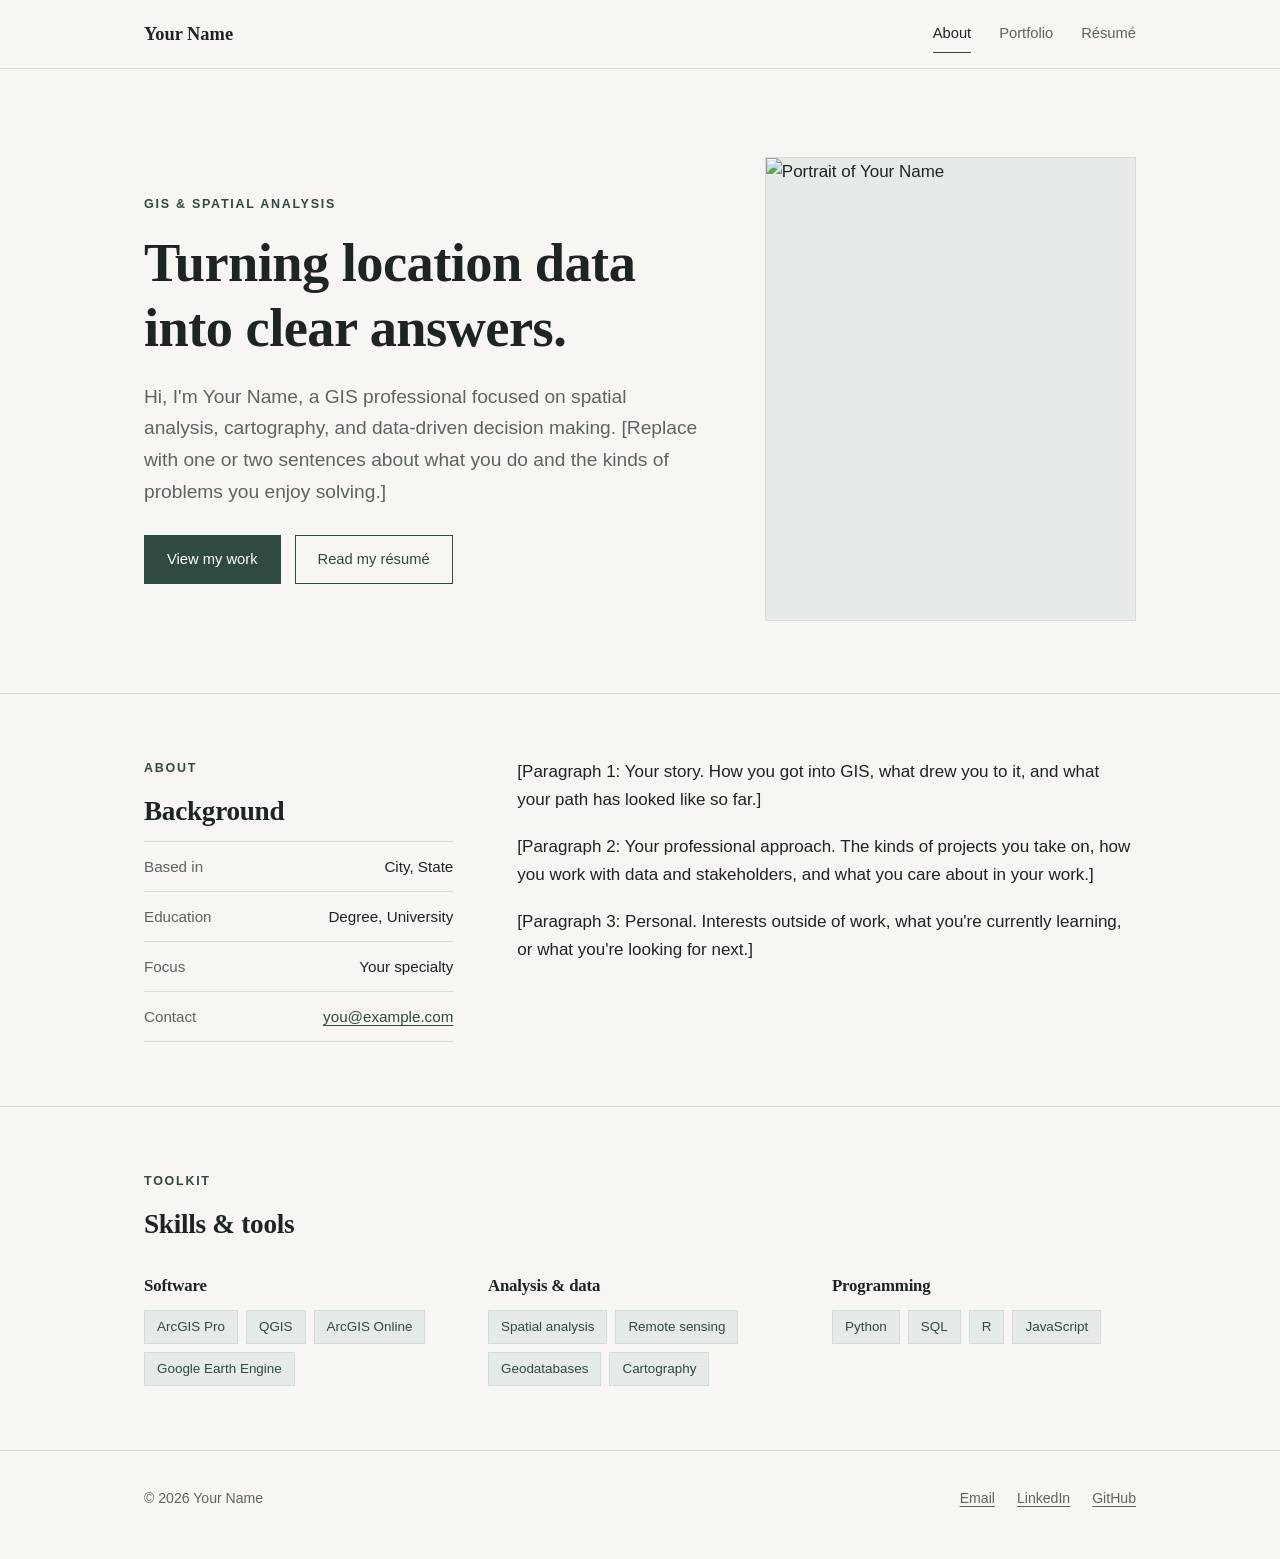
==== index.html @ a350c8a4 "initial layout and code" ====
<!DOCTYPE html>
<html lang="en">
<head>
  <meta charset="utf-8">
  <meta name="viewport" content="width=device-width, initial-scale=1">
  <title>Your Name | GIS Analyst</title>
  <meta name="description" content="Portfolio of Your Name, a GIS professional specializing in spatial analysis, cartography, and geospatial data.">
  <link rel="stylesheet" href="style.css">
</head>
<body>

  <header class="site-header">
    <div class="wrap">
      <a class="brand" href="index.html">Your Name</a>
      <nav class="nav" aria-label="Main">
        <a href="index.html" aria-current="page">About</a>
        <a href="portfolio.html">Portfolio</a>
        <a href="resume.html">Résumé</a>
      </nav>
    </div>
  </header>

  <main>
    <!-- Intro -->
    <div class="hero">
      <div class="wrap hero-grid">
        <div>
          <p class="eyebrow">GIS &amp; Spatial Analysis</p>
          <h1>Turning location data into clear answers.</h1>
          <p class="lede">
            Hi, I'm Your Name, a GIS professional focused on spatial analysis,
            cartography, and data-driven decision making. [Replace with one or two
            sentences about what you do and the kinds of problems you enjoy solving.]
          </p>
          <div class="actions">
            <a class="btn" href="portfolio.html">View my work</a>
            <a class="btn ghost" href="resume.html">Read my résumé</a>
          </div>
        </div>
        <!-- Replace with your photo: save it as images/portrait.jpg -->
        <div class="portrait">
          <img src="images/portrait.jpg" alt="Portrait of Your Name">
        </div>
      </div>
    </div>

    <!-- About -->
    <section id="about">
      <div class="wrap two-col">
        <div>
          <p class="eyebrow">About</p>
          <h2>Background</h2>
          <ul class="facts">
            <li><span>Based in</span><span>City, State</span></li>
            <li><span>Education</span><span>Degree, University</span></li>
            <li><span>Focus</span><span>Your specialty</span></li>
            <li><span>Contact</span><span><a href="mailto:you@example.com">you@example.com</a></span></li>
          </ul>
        </div>
        <div>
          <p>
            [Paragraph 1: Your story. How you got into GIS, what drew you to it,
            and what your path has looked like so far.]
          </p>
          <p>
            [Paragraph 2: Your professional approach. The kinds of projects you take on,
            how you work with data and stakeholders, and what you care about in your work.]
          </p>
          <p>
            [Paragraph 3: Personal. Interests outside of work, what you're currently learning,
            or what you're looking for next.]
          </p>
        </div>
      </div>
    </section>

    <!-- Skills -->
    <section id="skills">
      <div class="wrap">
        <div class="section-head">
          <p class="eyebrow">Toolkit</p>
          <h2>Skills &amp; tools</h2>
        </div>
        <div class="skills-grid">
          <div>
            <h3>Software</h3>
            <ul class="tags">
              <li>ArcGIS Pro</li>
              <li>QGIS</li>
              <li>ArcGIS Online</li>
              <li>Google Earth Engine</li>
            </ul>
          </div>
          <div>
            <h3>Analysis &amp; data</h3>
            <ul class="tags">
              <li>Spatial analysis</li>
              <li>Remote sensing</li>
              <li>Geodatabases</li>
              <li>Cartography</li>
            </ul>
          </div>
          <div>
            <h3>Programming</h3>
            <ul class="tags">
              <li>Python</li>
              <li>SQL</li>
              <li>R</li>
              <li>JavaScript</li>
            </ul>
          </div>
        </div>
      </div>
    </section>
  </main>

  <footer class="site-footer">
    <div class="wrap">
      <span>&copy; 2026 Your Name</span>
      <div class="footer-links">
        <a href="mailto:you@example.com">Email</a>
        <a href="https://www.linkedin.com/in/your-profile" rel="noopener">LinkedIn</a>
        <a href="https://github.com/your-username" rel="noopener">GitHub</a>
      </div>
    </div>
  </footer>

</body>
</html>
---- style.css ----
/* ==========================================================
   GIS Portfolio — shared stylesheet
   Palette: warm paper, charcoal ink, deep forest accent
   ========================================================== */

:root {
  --bg: #f7f6f2;
  --surface: #ffffff;
  --ink: #1e2421;
  --muted: #5d6560;
  --rule: #dedbd2;
  --accent: #2f4a3e;
  --accent-soft: #e6ebe7;
  --max: 1040px;
  --serif: "Iowan Old Style", "Palatino Linotype", Palatino, Georgia, serif;
  --sans: -apple-system, BlinkMacSystemFont, "Segoe UI", Roboto, "Helvetica Neue", Arial, sans-serif;
}

*, *::before, *::after { box-sizing: border-box; }

html { scroll-behavior: smooth; }

body {
  margin: 0;
  background: var(--bg);
  color: var(--ink);
  font-family: var(--sans);
  font-size: 17px;
  line-height: 1.65;
  -webkit-font-smoothing: antialiased;
}

img { max-width: 100%; display: block; }

a {
  color: var(--accent);
  text-decoration-thickness: 1px;
  text-underline-offset: 3px;
}
a:hover { color: var(--ink); }

h1, h2, h3 {
  font-family: var(--serif);
  font-weight: 600;
  line-height: 1.2;
  letter-spacing: -0.01em;
  margin: 0 0 0.5em;
}
h1 { font-size: clamp(2.3rem, 5vw, 3.4rem); }
h2 { font-size: 1.7rem; }
h3 { font-size: 1.2rem; }
p  { margin: 0 0 1.1em; }

.wrap {
  max-width: var(--max);
  margin: 0 auto;
  padding: 0 24px;
}

.eyebrow {
  font-family: var(--sans);
  font-size: 0.78rem;
  font-weight: 600;
  letter-spacing: 0.14em;
  text-transform: uppercase;
  color: var(--accent);
  margin-bottom: 1rem;
}

/* ---------- Header / nav ---------- */
.site-header {
  border-bottom: 1px solid var(--rule);
  background: var(--bg);
  position: sticky;
  top: 0;
  z-index: 10;
}
.site-header .wrap {
  display: flex;
  align-items: center;
  justify-content: space-between;
  min-height: 68px;
  gap: 24px;
}
.brand {
  font-family: var(--serif);
  font-size: 1.15rem;
  font-weight: 600;
  color: var(--ink);
  text-decoration: none;
}
.nav { display: flex; gap: 28px; }
.nav a {
  font-size: 0.92rem;
  color: var(--muted);
  text-decoration: none;
  padding: 6px 0;
  border-bottom: 1px solid transparent;
}
.nav a:hover { color: var(--ink); }
.nav a[aria-current="page"] {
  color: var(--ink);
  border-bottom-color: var(--accent);
}

/* ---------- Hero / intro ---------- */
.hero { padding: 88px 0 72px; }
.hero-grid {
  display: grid;
  grid-template-columns: 1.5fr 1fr;
  gap: 64px;
  align-items: center;
}
.hero h1 { margin-bottom: 0.35em; }
.lede {
  font-size: 1.2rem;
  color: var(--muted);
  max-width: 34em;
}
.portrait {
  aspect-ratio: 4 / 5;
  background: var(--accent-soft);
  border: 1px solid var(--rule);
  overflow: hidden;
}
.portrait img { width: 100%; height: 100%; object-fit: cover; }

.actions { display: flex; flex-wrap: wrap; gap: 14px; margin-top: 28px; }
.btn {
  display: inline-block;
  padding: 11px 22px;
  font-size: 0.92rem;
  font-weight: 500;
  text-decoration: none;
  border: 1px solid var(--accent);
  background: var(--accent);
  color: #fff;
  transition: background 0.15s, color 0.15s;
}
.btn:hover { background: var(--ink); border-color: var(--ink); color: #fff; }
.btn.ghost { background: transparent; color: var(--accent); }
.btn.ghost:hover { background: var(--accent); color: #fff; border-color: var(--accent); }

/* ---------- Sections ---------- */
section { padding: 64px 0; border-top: 1px solid var(--rule); }
.section-head { margin-bottom: 36px; }
.two-col {
  display: grid;
  grid-template-columns: 1fr 2fr;
  gap: 64px;
}

.facts { list-style: none; margin: 0; padding: 0; }
.facts li {
  display: flex;
  justify-content: space-between;
  gap: 16px;
  padding: 12px 0;
  border-bottom: 1px solid var(--rule);
  font-size: 0.95rem;
}
.facts li:first-child { border-top: 1px solid var(--rule); }
.facts span:first-child { color: var(--muted); }
.facts span:last-child { text-align: right; }

.tags { list-style: none; margin: 0; padding: 0; display: flex; flex-wrap: wrap; gap: 8px; }
.tags li {
  font-size: 0.84rem;
  padding: 5px 12px;
  background: var(--accent-soft);
  color: var(--accent);
  border: 1px solid #d3dcd6;
}

.skills-grid {
  display: grid;
  grid-template-columns: repeat(3, 1fr);
  gap: 40px;
}
.skills-grid h3 { font-size: 1.05rem; margin-bottom: 0.8em; }

/* ---------- Portfolio cards ---------- */
.page-title { padding: 72px 0 40px; }
.page-title .lede { margin-bottom: 0; }

.projects { display: grid; gap: 28px; padding-bottom: 80px; }
.project {
  display: grid;
  grid-template-columns: 1.1fr 1fr;
  background: var(--surface);
  border: 1px solid var(--rule);
}
.project:nth-child(even) { grid-template-columns: 1fr 1.1fr; }
.project:nth-child(even) .thumb { order: 2; }

.thumb {
  min-height: 280px;
  background-color: var(--accent-soft);
  /* Subtle contour-line pattern shown until you add a real map image.
     To use your own: add <img src="images/your-map.jpg" alt="..."> inside .thumb. */
  background-image:
    repeating-radial-gradient(circle at 30% 40%, transparent 0 18px, rgba(47,74,62,0.10) 18px 19px),
    repeating-radial-gradient(circle at 75% 70%, transparent 0 26px, rgba(47,74,62,0.08) 26px 27px);
  border-right: 1px solid var(--rule);
  overflow: hidden;
}
.project:nth-child(even) .thumb { border-right: 0; border-left: 1px solid var(--rule); }
.thumb img { width: 100%; height: 100%; object-fit: cover; }

.project-body { padding: 36px; display: flex; flex-direction: column; }
.project-meta {
  font-size: 0.78rem;
  letter-spacing: 0.1em;
  text-transform: uppercase;
  color: var(--muted);
  margin-bottom: 10px;
}
.project-body p { color: var(--muted); font-size: 0.97rem; }
.project-body .tags { margin: 6px 0 20px; }
.project-link { margin-top: auto; font-size: 0.92rem; font-weight: 500; }

/* ---------- Resume ---------- */
.resume-bar {
  display: flex;
  justify-content: space-between;
  align-items: center;
  flex-wrap: wrap;
  gap: 16px;
  margin-bottom: 24px;
}
.pdf-frame {
  width: 100%;
  height: 1100px;
  border: 1px solid var(--rule);
  background: var(--surface);
}
.pdf-fallback { padding: 24px; }
.resume-wrap { padding-bottom: 80px; }

/* ---------- Footer ---------- */
.site-footer {
  border-top: 1px solid var(--rule);
  padding: 36px 0 48px;
  font-size: 0.88rem;
  color: var(--muted);
}
.site-footer .wrap {
  display: flex;
  justify-content: space-between;
  flex-wrap: wrap;
  gap: 12px;
}
.site-footer a { color: var(--muted); }
.site-footer a:hover { color: var(--ink); }
.footer-links { display: flex; gap: 22px; }

/* ---------- Responsive ---------- */
@media (max-width: 860px) {
  .hero { padding: 56px 0 48px; }
  .hero-grid, .two-col, .project, .project:nth-child(even) {
    grid-template-columns: 1fr;
    gap: 36px;
  }
  .project { gap: 0; }
  .portrait { max-width: 320px; }
  .project:nth-child(even) .thumb { order: 0; border-left: 0; }
  .thumb { min-height: 200px; border-right: 0; border-bottom: 1px solid var(--rule); }
  .skills-grid { grid-template-columns: 1fr; gap: 28px; }
  .pdf-frame { height: 720px; }
}
@media (max-width: 520px) {
  body { font-size: 16px; }
  .nav { gap: 18px; }
  .project-body { padding: 26px 22px; }
}
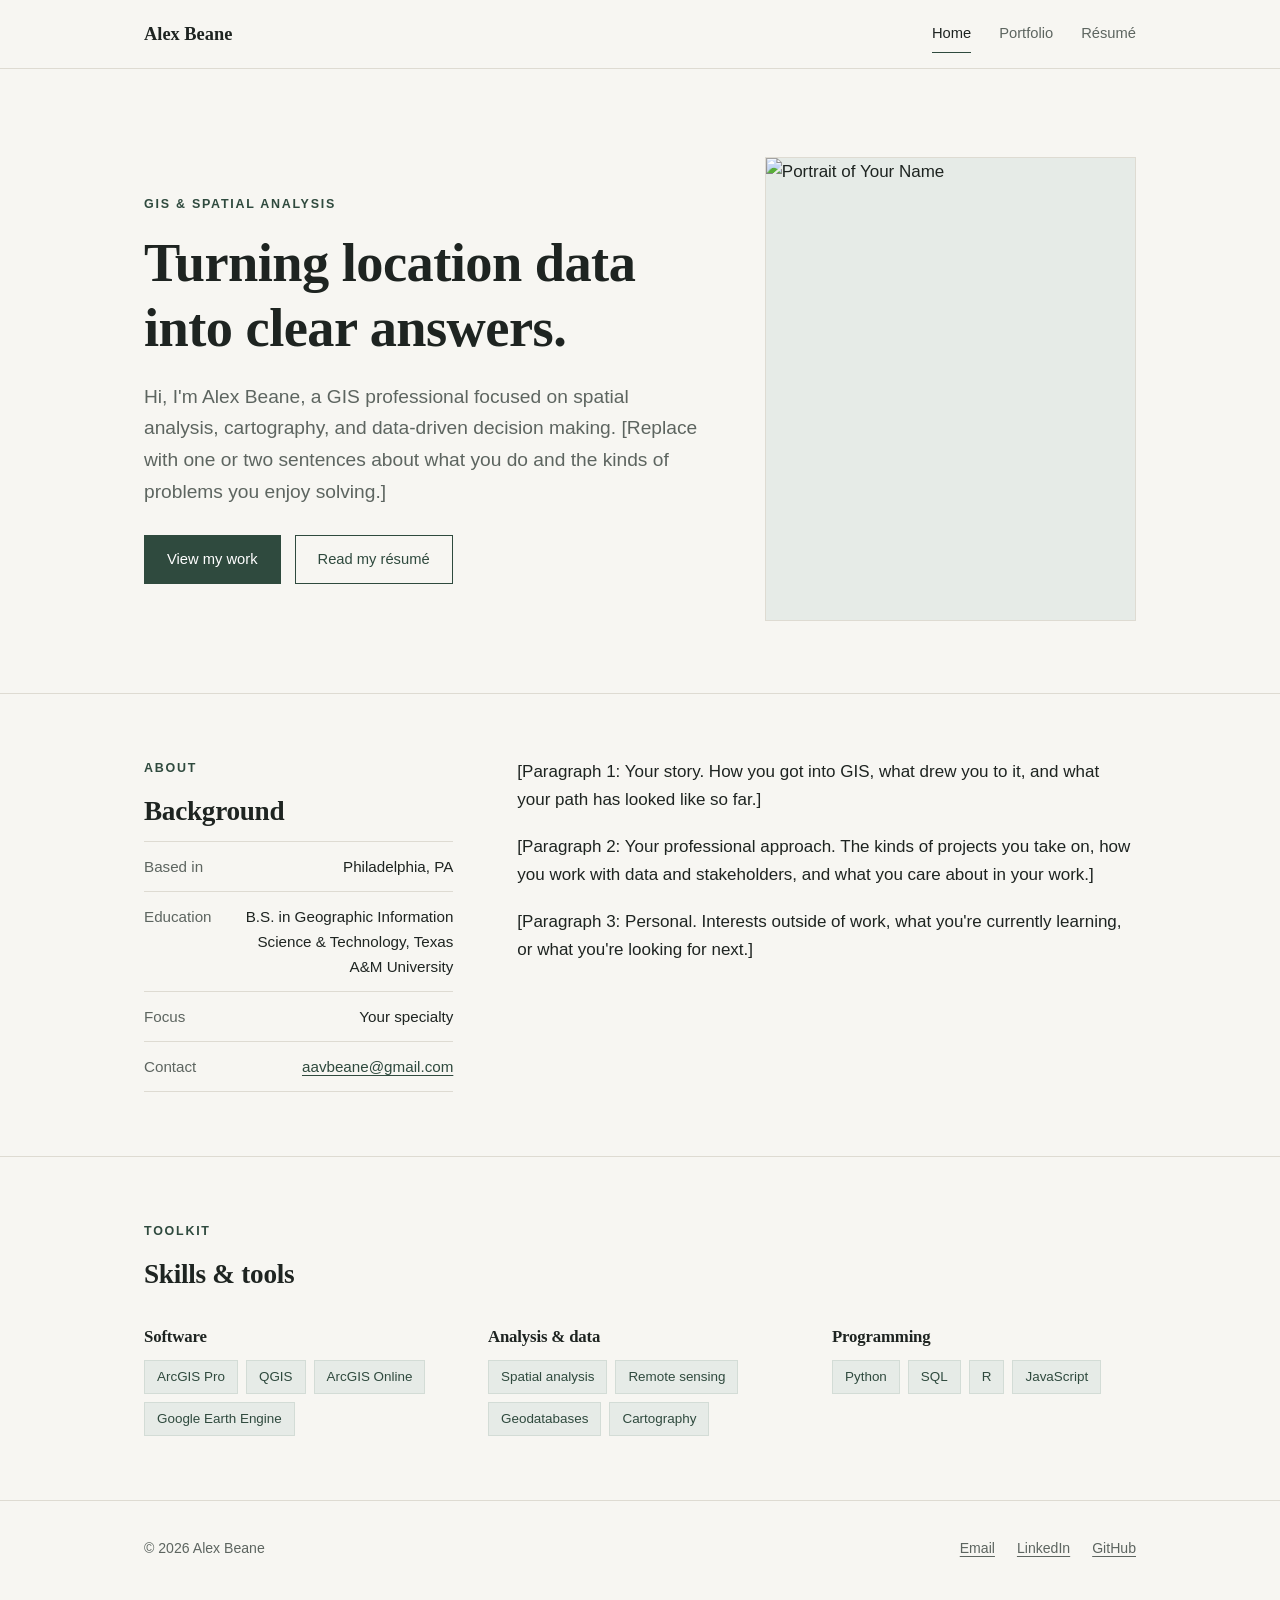
==== commit aae29448: "update header and footer, update info" ====
--- a/index.html
+++ b/index.html
@@ -11,9 +11,9 @@
 
   <header class="site-header">
     <div class="wrap">
-      <a class="brand" href="index.html">Your Name</a>
+      <a class="brand" href="index.html">Alex Beane</a>
       <nav class="nav" aria-label="Main">
-        <a href="index.html" aria-current="page">About</a>
+        <a href="index.html" aria-current="page">Home</a>
         <a href="portfolio.html">Portfolio</a>
         <a href="resume.html">Résumé</a>
       </nav>
@@ -28,7 +28,7 @@
           <p class="eyebrow">GIS &amp; Spatial Analysis</p>
           <h1>Turning location data into clear answers.</h1>
           <p class="lede">
-            Hi, I'm Your Name, a GIS professional focused on spatial analysis,
+            Hi, I'm Alex Beane, a GIS professional focused on spatial analysis,
             cartography, and data-driven decision making. [Replace with one or two
             sentences about what you do and the kinds of problems you enjoy solving.]
           </p>
@@ -51,10 +51,10 @@
           <p class="eyebrow">About</p>
           <h2>Background</h2>
           <ul class="facts">
-            <li><span>Based in</span><span>City, State</span></li>
-            <li><span>Education</span><span>Degree, University</span></li>
+            <li><span>Based in</span><span>Philadelphia, PA</span></li>
+            <li><span>Education</span><span>B.S. in Geographic Information Science & Technology, Texas A&M University</span></li>
             <li><span>Focus</span><span>Your specialty</span></li>
-            <li><span>Contact</span><span><a href="mailto:you@example.com">you@example.com</a></span></li>
+            <li><span>Contact</span><span><a href="mailto:aavbeane@gmail.com">aavbeane@gmail.com</a></span></li>
           </ul>
         </div>
         <div>
@@ -116,11 +116,11 @@
 
   <footer class="site-footer">
     <div class="wrap">
-      <span>&copy; 2026 Your Name</span>
+      <span>&copy; 2026 Alex Beane</span>
       <div class="footer-links">
-        <a href="mailto:you@example.com">Email</a>
-        <a href="https://www.linkedin.com/in/your-profile" rel="noopener">LinkedIn</a>
-        <a href="https://github.com/your-username" rel="noopener">GitHub</a>
+        <a href="mailto:aavbeane@gmail.com.com">Email</a>
+        <a href="https://www.linkedin.com/in/beanealex" rel="noopener">LinkedIn</a>
+        <a href="https://github.com/alex-beane" rel="noopener">GitHub</a>
       </div>
     </div>
   </footer>
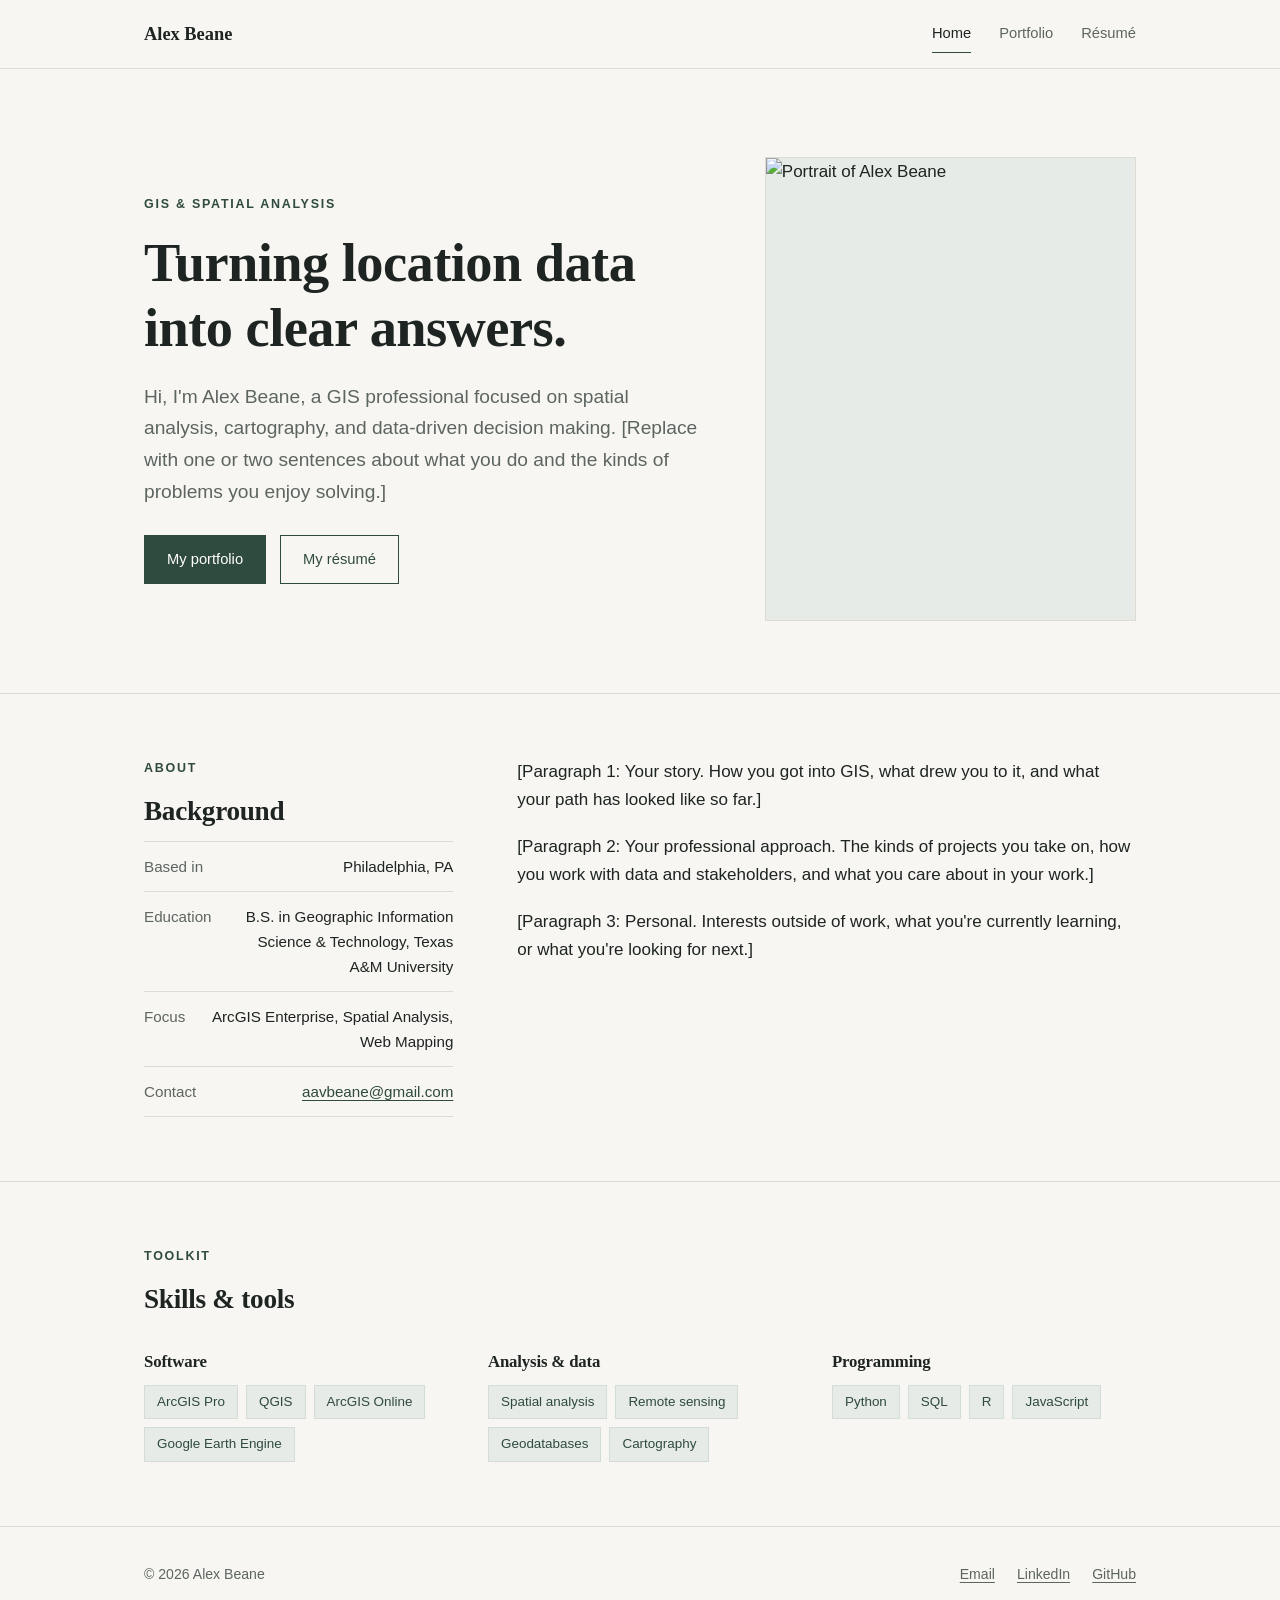
==== commit 789812ff: "Update index.html" ====
--- a/index.html
+++ b/index.html
@@ -3,8 +3,8 @@
 <head>
   <meta charset="utf-8">
   <meta name="viewport" content="width=device-width, initial-scale=1">
-  <title>Your Name | GIS Analyst</title>
-  <meta name="description" content="Portfolio of Your Name, a GIS professional specializing in spatial analysis, cartography, and geospatial data.">
+  <title>Alex Beane | GIS Professional</title>
+  <meta name="description" content="Portfolio of Alex Beane, a GIS professional specializing in spatial analysis, cartography, and geospatial data.">
   <link rel="stylesheet" href="style.css">
 </head>
 <body>
@@ -33,13 +33,13 @@
             sentences about what you do and the kinds of problems you enjoy solving.]
           </p>
           <div class="actions">
-            <a class="btn" href="portfolio.html">View my work</a>
-            <a class="btn ghost" href="resume.html">Read my résumé</a>
+            <a class="btn" href="portfolio.html">My portfolio</a>
+            <a class="btn ghost" href="resume.html">My résumé</a>
           </div>
         </div>
         <!-- Replace with your photo: save it as images/portrait.jpg -->
         <div class="portrait">
-          <img src="images/portrait.jpg" alt="Portrait of Your Name">
+          <img src="images/portrait.jpg" alt="Portrait of Alex Beane">
         </div>
       </div>
     </div>
@@ -53,7 +53,7 @@
           <ul class="facts">
             <li><span>Based in</span><span>Philadelphia, PA</span></li>
             <li><span>Education</span><span>B.S. in Geographic Information Science & Technology, Texas A&M University</span></li>
-            <li><span>Focus</span><span>Your specialty</span></li>
+            <li><span>Focus</span><span>ArcGIS Enterprise, Spatial Analysis, Web Mapping</span></li>
             <li><span>Contact</span><span><a href="mailto:aavbeane@gmail.com">aavbeane@gmail.com</a></span></li>
           </ul>
         </div>
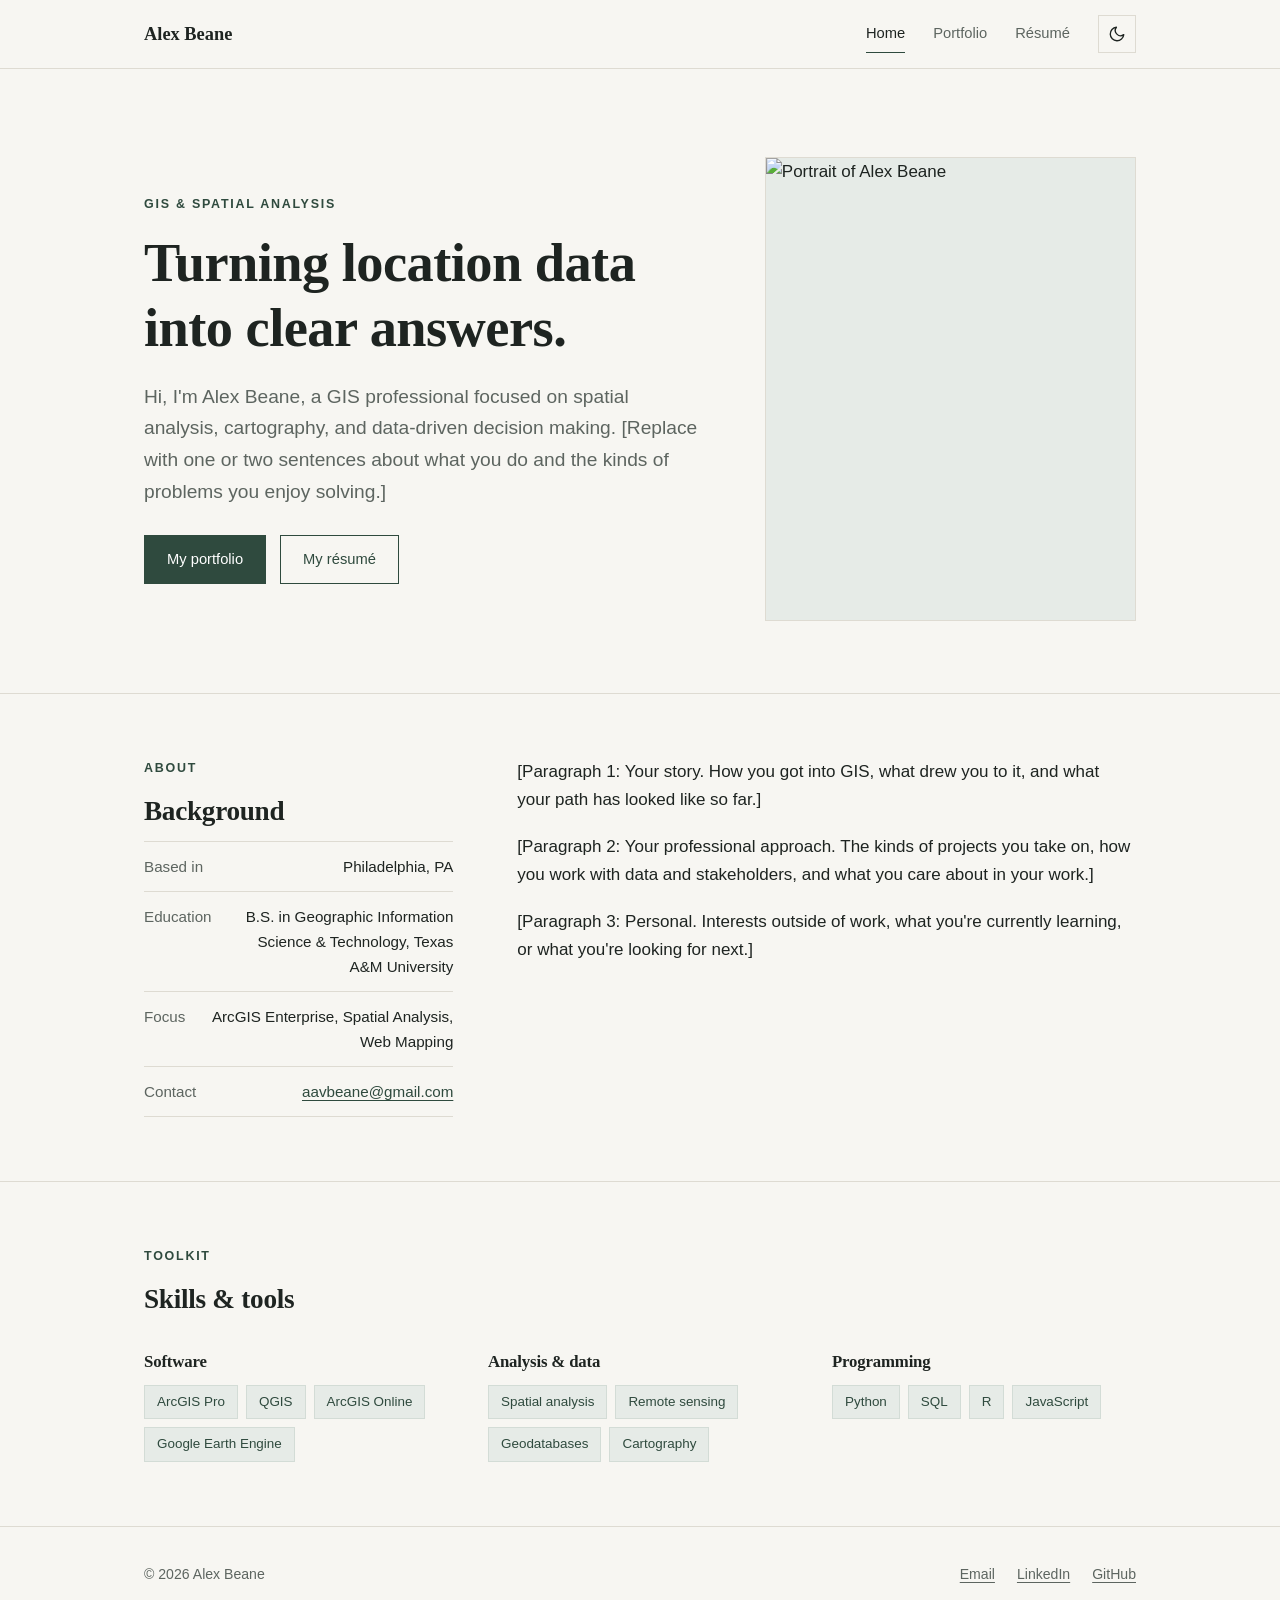
==== commit f1b18259: "dark mode and portfolio revamp" ====
--- a/index.html
+++ b/index.html
@@ -6,17 +6,24 @@
   <title>Alex Beane | GIS Professional</title>
   <meta name="description" content="Portfolio of Alex Beane, a GIS professional specializing in spatial analysis, cartography, and geospatial data.">
   <link rel="stylesheet" href="style.css">
+  <script src="theme.js"></script>
 </head>
 <body>
 
   <header class="site-header">
     <div class="wrap">
       <a class="brand" href="index.html">Alex Beane</a>
-      <nav class="nav" aria-label="Main">
-        <a href="index.html" aria-current="page">Home</a>
-        <a href="portfolio.html">Portfolio</a>
-        <a href="resume.html">Résumé</a>
-      </nav>
+      <div class="header-actions">
+        <nav class="nav" aria-label="Main">
+          <a href="index.html" aria-current="page">Home</a>
+          <a href="portfolio.html">Portfolio</a>
+          <a href="resume.html">Résumé</a>
+        </nav>
+        <button class="theme-toggle" type="button" aria-label="Dark mode" aria-pressed="false" title="Switch to dark mode">
+          <svg class="icon-moon" viewBox="0 0 24 24" aria-hidden="true"><path d="M21 12.8A9 9 0 1 1 11.2 3a7 7 0 0 0 9.8 9.8z"/></svg>
+          <svg class="icon-sun" viewBox="0 0 24 24" aria-hidden="true"><circle cx="12" cy="12" r="4"/><path d="M12 2v2M12 20v2M4.93 4.93l1.41 1.41M17.66 17.66l1.41 1.41M2 12h2M20 12h2M4.93 19.07l1.41-1.41M17.66 6.34l1.41-1.41"/></svg>
+        </button>
+      </div>
     </div>
   </header>
 
@@ -118,7 +125,7 @@
     <div class="wrap">
       <span>&copy; 2026 Alex Beane</span>
       <div class="footer-links">
-        <a href="mailto:aavbeane@gmail.com.com">Email</a>
+        <a href="mailto:aavbeane@gmail.com">Email</a>
         <a href="https://www.linkedin.com/in/beanealex" rel="noopener">LinkedIn</a>
         <a href="https://github.com/alex-beane" rel="noopener">GitHub</a>
       </div>
--- a/style.css
+++ b/style.css
@@ -1,9 +1,12 @@
 /* ==========================================================
    GIS Portfolio — shared stylesheet
    Palette: warm paper, charcoal ink, deep forest accent
+   Light is the default; dark applies when <html data-theme="dark">
+   (set by theme.js from the visitor's saved choice)
    ========================================================== */
 
 :root {
+  color-scheme: light;
   --bg: #f7f6f2;
   --surface: #ffffff;
   --ink: #1e2421;
@@ -11,9 +14,28 @@
   --rule: #dedbd2;
   --accent: #2f4a3e;
   --accent-soft: #e6ebe7;
+  --on-accent: #ffffff;
+  --tag-border: #d3dcd6;
+  --contour-1: rgba(47, 74, 62, 0.10);
+  --contour-2: rgba(47, 74, 62, 0.08);
   --max: 1040px;
   --serif: "Iowan Old Style", "Palatino Linotype", Palatino, Georgia, serif;
   --sans: -apple-system, BlinkMacSystemFont, "Segoe UI", Roboto, "Helvetica Neue", Arial, sans-serif;
+}
+
+:root[data-theme="dark"] {
+  color-scheme: dark;
+  --bg: #141915;
+  --surface: #1b211d;
+  --ink: #e9eae4;
+  --muted: #a3aba5;
+  --rule: #2d3631;
+  --accent: #8fb9a3;
+  --accent-soft: #212d26;
+  --on-accent: #101712;
+  --tag-border: #33463b;
+  --contour-1: rgba(143, 185, 163, 0.12);
+  --contour-2: rgba(143, 185, 163, 0.09);
 }
 
 *, *::before, *::after { box-sizing: border-box; }
@@ -39,6 +61,11 @@
 }
 a:hover { color: var(--ink); }
 
+:focus-visible {
+  outline: 2px solid var(--accent);
+  outline-offset: 3px;
+}
+
 h1, h2, h3 {
   font-family: var(--serif);
   font-weight: 600;
@@ -79,8 +106,9 @@
   display: flex;
   align-items: center;
   justify-content: space-between;
+  flex-wrap: wrap;
   min-height: 68px;
-  gap: 24px;
+  gap: 8px 24px;
 }
 .brand {
   font-family: var(--serif);
@@ -89,6 +117,7 @@
   color: var(--ink);
   text-decoration: none;
 }
+.header-actions { display: flex; align-items: center; gap: 28px; }
 .nav { display: flex; gap: 28px; }
 .nav a {
   font-size: 0.92rem;
@@ -102,6 +131,33 @@
   color: var(--ink);
   border-bottom-color: var(--accent);
 }
+
+/* Theme toggle (sun / moon) */
+.theme-toggle {
+  display: grid;
+  place-items: center;
+  width: 38px;
+  height: 38px;
+  padding: 0;
+  background: transparent;
+  color: var(--ink);
+  border: 1px solid var(--rule);
+  cursor: pointer;
+  transition: border-color 0.15s, color 0.15s;
+}
+.theme-toggle:hover { border-color: var(--accent); color: var(--accent); }
+.theme-toggle svg {
+  width: 18px;
+  height: 18px;
+  fill: none;
+  stroke: currentColor;
+  stroke-width: 1.8;
+  stroke-linecap: round;
+  stroke-linejoin: round;
+}
+.theme-toggle .icon-sun { display: none; }
+:root[data-theme="dark"] .theme-toggle .icon-sun { display: block; }
+:root[data-theme="dark"] .theme-toggle .icon-moon { display: none; }
 
 /* ---------- Hero / intro ---------- */
 .hero { padding: 88px 0 72px; }
@@ -134,12 +190,12 @@
   text-decoration: none;
   border: 1px solid var(--accent);
   background: var(--accent);
-  color: #fff;
+  color: var(--on-accent);
   transition: background 0.15s, color 0.15s;
 }
-.btn:hover { background: var(--ink); border-color: var(--ink); color: #fff; }
+.btn:hover { background: var(--ink); border-color: var(--ink); color: var(--bg); }
 .btn.ghost { background: transparent; color: var(--accent); }
-.btn.ghost:hover { background: var(--accent); color: #fff; border-color: var(--accent); }
+.btn.ghost:hover { background: var(--accent); color: var(--on-accent); border-color: var(--accent); }
 
 /* ---------- Sections ---------- */
 section { padding: 64px 0; border-top: 1px solid var(--rule); }
@@ -169,7 +225,7 @@
   padding: 5px 12px;
   background: var(--accent-soft);
   color: var(--accent);
-  border: 1px solid #d3dcd6;
+  border: 1px solid var(--tag-border);
 }
 
 .skills-grid {
@@ -179,45 +235,134 @@
 }
 .skills-grid h3 { font-size: 1.05rem; margin-bottom: 0.8em; }
 
-/* ---------- Portfolio cards ---------- */
-.page-title { padding: 72px 0 40px; }
+/* ---------- Portfolio: categories + expandable panels ---------- */
+.page-title { padding: 72px 0 32px; }
 .page-title .lede { margin-bottom: 0; }
 
-.projects { display: grid; gap: 28px; padding-bottom: 80px; }
-.project {
+.portfolio-tools {
+  display: flex;
+  justify-content: space-between;
+  align-items: center;
+  flex-wrap: wrap;
+  gap: 16px;
+  padding-bottom: 36px;
+}
+.jump-links { list-style: none; margin: 0; padding: 0; display: flex; flex-wrap: wrap; gap: 8px; }
+.jump-links a {
+  display: inline-block;
+  font-size: 0.86rem;
+  padding: 6px 14px;
+  color: var(--ink);
+  text-decoration: none;
+  border: 1px solid var(--rule);
+  background: var(--surface);
+  transition: border-color 0.15s, color 0.15s;
+}
+.jump-links a:hover { border-color: var(--accent); color: var(--accent); }
+
+.text-btn {
+  font: inherit;
+  font-size: 0.88rem;
+  font-weight: 500;
+  color: var(--accent);
+  background: none;
+  border: 0;
+  padding: 4px 0;
+  cursor: pointer;
+  text-decoration: underline;
+  text-decoration-thickness: 1px;
+  text-underline-offset: 3px;
+}
+.text-btn:hover { color: var(--ink); }
+
+.category { padding: 56px 0 8px; scroll-margin-top: 68px; }
+.category:last-of-type { padding-bottom: 80px; }
+.category-head { margin-bottom: 28px; max-width: 40em; }
+.category-head h2 { margin-bottom: 0.3em; }
+.category-head p { color: var(--muted); font-size: 1rem; margin: 0; }
+
+.panel-list { display: grid; gap: 14px; }
+
+.panel {
+  background: var(--surface);
+  border: 1px solid var(--rule);
+  scroll-margin-top: 88px;
+}
+.panel[open] { border-color: var(--accent); }
+
+.panel summary {
+  list-style: none;
+  cursor: pointer;
+  display: grid;
+  grid-template-columns: 1fr auto;
+  align-items: center;
+  gap: 20px;
+  padding: 22px 26px;
+}
+.panel summary::-webkit-details-marker { display: none; }
+.panel summary:hover h3 { color: var(--accent); }
+
+.panel-head h3 { margin: 0 0 4px; transition: color 0.15s; }
+.panel-meta {
+  font-size: 0.76rem;
+  letter-spacing: 0.1em;
+  text-transform: uppercase;
+  color: var(--muted);
+  margin: 0 0 8px;
+}
+.panel-summary { color: var(--muted); font-size: 0.95rem; margin: 0; max-width: 46em; }
+
+.chevron {
+  width: 10px;
+  height: 10px;
+  border-right: 2px solid var(--muted);
+  border-bottom: 2px solid var(--muted);
+  transform: rotate(45deg);
+  transition: transform 0.2s;
+  margin: 0 6px 4px 0;
+}
+.panel[open] .chevron { transform: rotate(-135deg); margin-bottom: -4px; }
+
+.panel-body {
   display: grid;
   grid-template-columns: 1.1fr 1fr;
-  background: var(--surface);
-  border: 1px solid var(--rule);
-}
-.project:nth-child(even) { grid-template-columns: 1fr 1.1fr; }
-.project:nth-child(even) .thumb { order: 2; }
+  gap: 36px;
+  padding: 28px 26px 30px;
+  border-top: 1px solid var(--rule);
+}
+.panel-body.no-media { grid-template-columns: 1fr; }
 
 .thumb {
-  min-height: 280px;
+  min-height: 240px;
   background-color: var(--accent-soft);
   /* Subtle contour-line pattern shown until you add a real map image.
      To use your own: add <img src="images/your-map.jpg" alt="..."> inside .thumb. */
   background-image:
-    repeating-radial-gradient(circle at 30% 40%, transparent 0 18px, rgba(47,74,62,0.10) 18px 19px),
-    repeating-radial-gradient(circle at 75% 70%, transparent 0 26px, rgba(47,74,62,0.08) 26px 27px);
-  border-right: 1px solid var(--rule);
+    repeating-radial-gradient(circle at 30% 40%, transparent 0 18px, var(--contour-1) 18px 19px),
+    repeating-radial-gradient(circle at 75% 70%, transparent 0 26px, var(--contour-2) 26px 27px);
+  border: 1px solid var(--rule);
   overflow: hidden;
 }
-.project:nth-child(even) .thumb { border-right: 0; border-left: 1px solid var(--rule); }
 .thumb img { width: 100%; height: 100%; object-fit: cover; }
 
-.project-body { padding: 36px; display: flex; flex-direction: column; }
-.project-meta {
-  font-size: 0.78rem;
-  letter-spacing: 0.1em;
-  text-transform: uppercase;
-  color: var(--muted);
-  margin-bottom: 10px;
-}
-.project-body p { color: var(--muted); font-size: 0.97rem; }
-.project-body .tags { margin: 6px 0 20px; }
-.project-link { margin-top: auto; font-size: 0.92rem; font-weight: 500; }
+.panel-text p { color: var(--muted); font-size: 0.97rem; }
+.panel-text .tags { margin-top: 20px; }
+
+.detail-list { margin: 22px 0 0; display: grid; gap: 0; }
+.detail-list div {
+  display: grid;
+  grid-template-columns: 110px 1fr;
+  gap: 16px;
+  padding: 10px 0;
+  border-top: 1px solid var(--rule);
+  font-size: 0.93rem;
+}
+.detail-list div:last-child { border-bottom: 1px solid var(--rule); }
+.detail-list dt { color: var(--muted); }
+.detail-list dd { margin: 0; }
+
+.panel-links { display: flex; flex-wrap: wrap; gap: 12px; margin-top: 24px; }
+.panel-links .btn { padding: 9px 18px; font-size: 0.88rem; }
 
 /* ---------- Resume ---------- */
 .resume-bar {
@@ -257,19 +402,24 @@
 /* ---------- Responsive ---------- */
 @media (max-width: 860px) {
   .hero { padding: 56px 0 48px; }
-  .hero-grid, .two-col, .project, .project:nth-child(even) {
+  .hero-grid, .two-col {
     grid-template-columns: 1fr;
     gap: 36px;
   }
-  .project { gap: 0; }
   .portrait { max-width: 320px; }
-  .project:nth-child(even) .thumb { order: 0; border-left: 0; }
-  .thumb { min-height: 200px; border-right: 0; border-bottom: 1px solid var(--rule); }
+  .panel-body { grid-template-columns: 1fr; gap: 26px; }
+  .thumb { min-height: 200px; }
   .skills-grid { grid-template-columns: 1fr; gap: 28px; }
   .pdf-frame { height: 720px; }
 }
 @media (max-width: 520px) {
   body { font-size: 16px; }
-  .nav { gap: 18px; }
-  .project-body { padding: 26px 22px; }
+  .site-header .wrap { gap: 4px 12px; padding-top: 8px; padding-bottom: 8px; }
+  .header-actions { gap: 14px; }
+  .nav { gap: 14px; }
+  .nav a { font-size: 0.88rem; }
+  .theme-toggle { width: 34px; height: 34px; }
+  .panel summary { padding: 18px 18px; }
+  .panel-body { padding: 22px 18px 24px; }
+  .detail-list div { grid-template-columns: 1fr; gap: 2px; }
 }
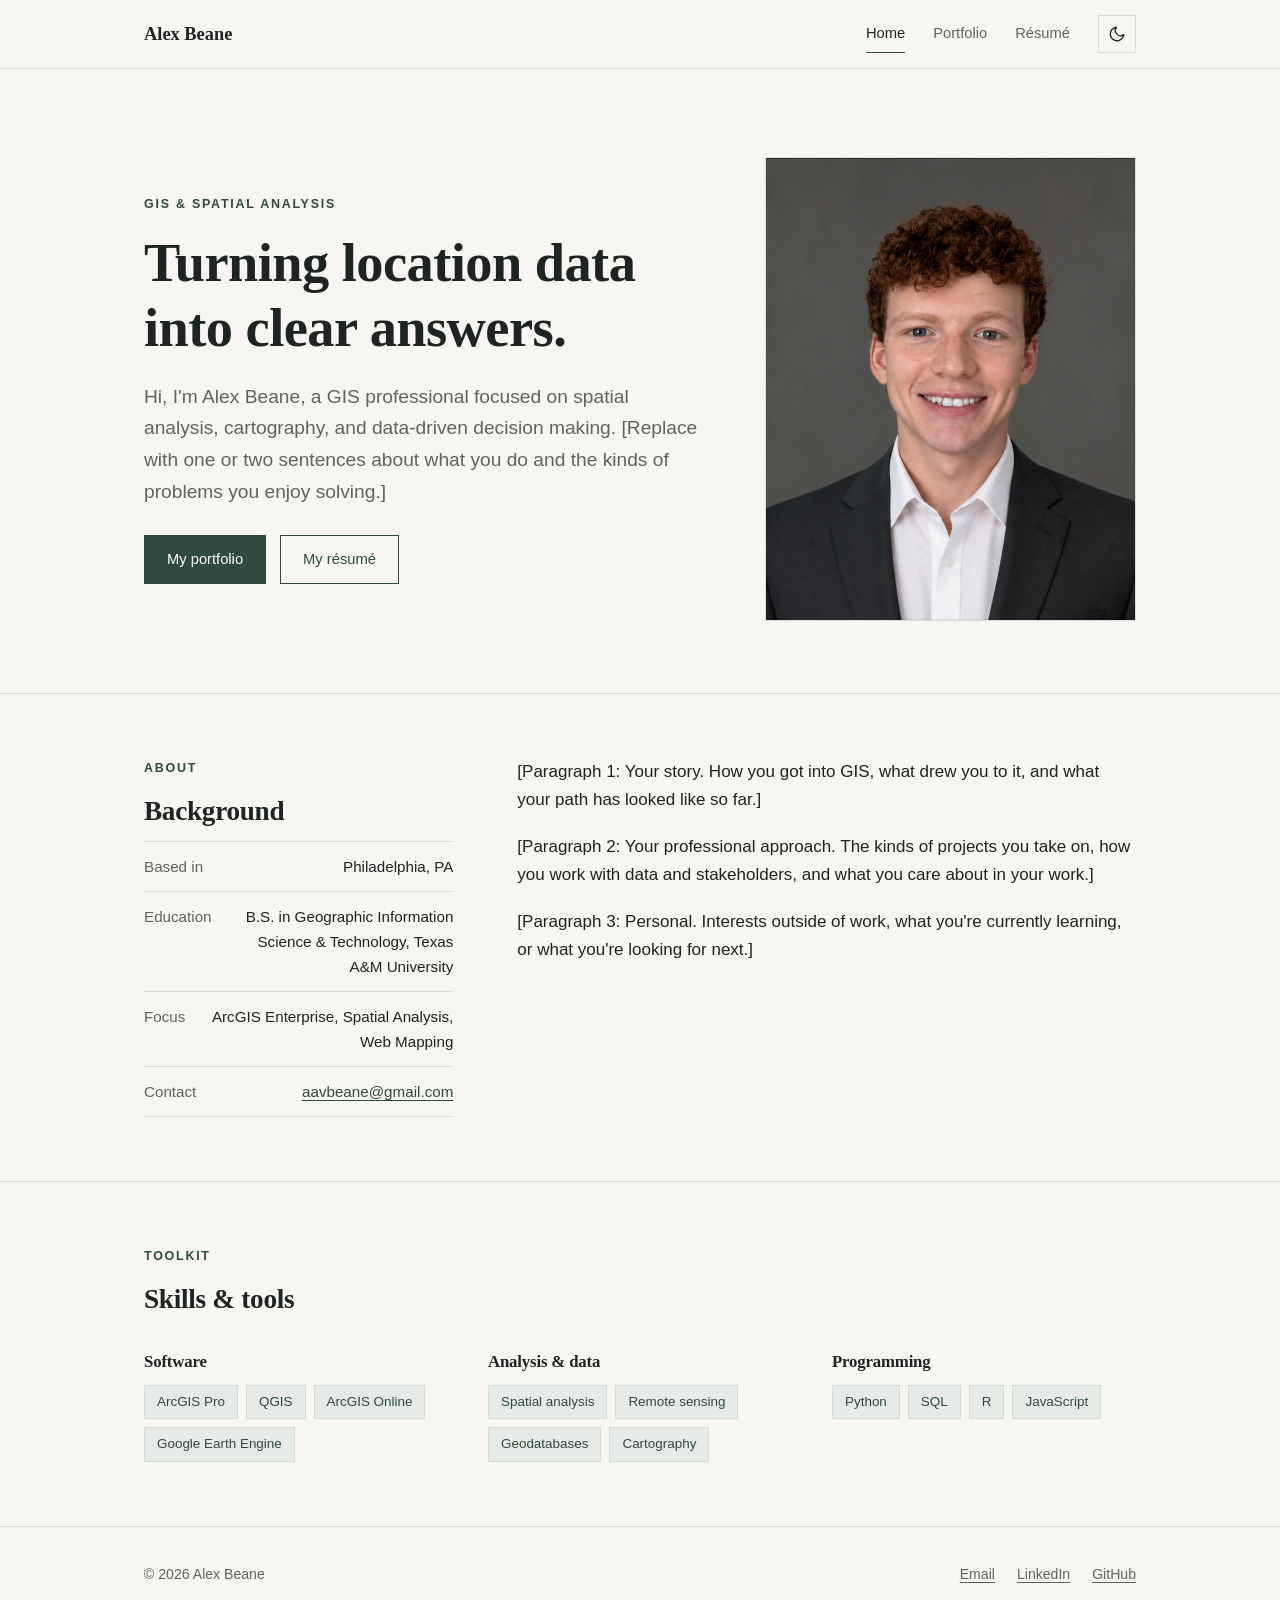
==== commit c75cd3c3: "portrait file type" ====
--- a/index.html
+++ b/index.html
@@ -44,9 +44,9 @@
             <a class="btn ghost" href="resume.html">My résumé</a>
           </div>
         </div>
-        <!-- Replace with your photo: save it as images/portrait.jpg -->
+        <!-- Replace with your photo: save it as images/portrait.png -->
         <div class="portrait">
-          <img src="images/portrait.jpg" alt="Portrait of Alex Beane">
+          <img src="images/portrait.png" alt="Portrait of Alex Beane">
         </div>
       </div>
     </div>
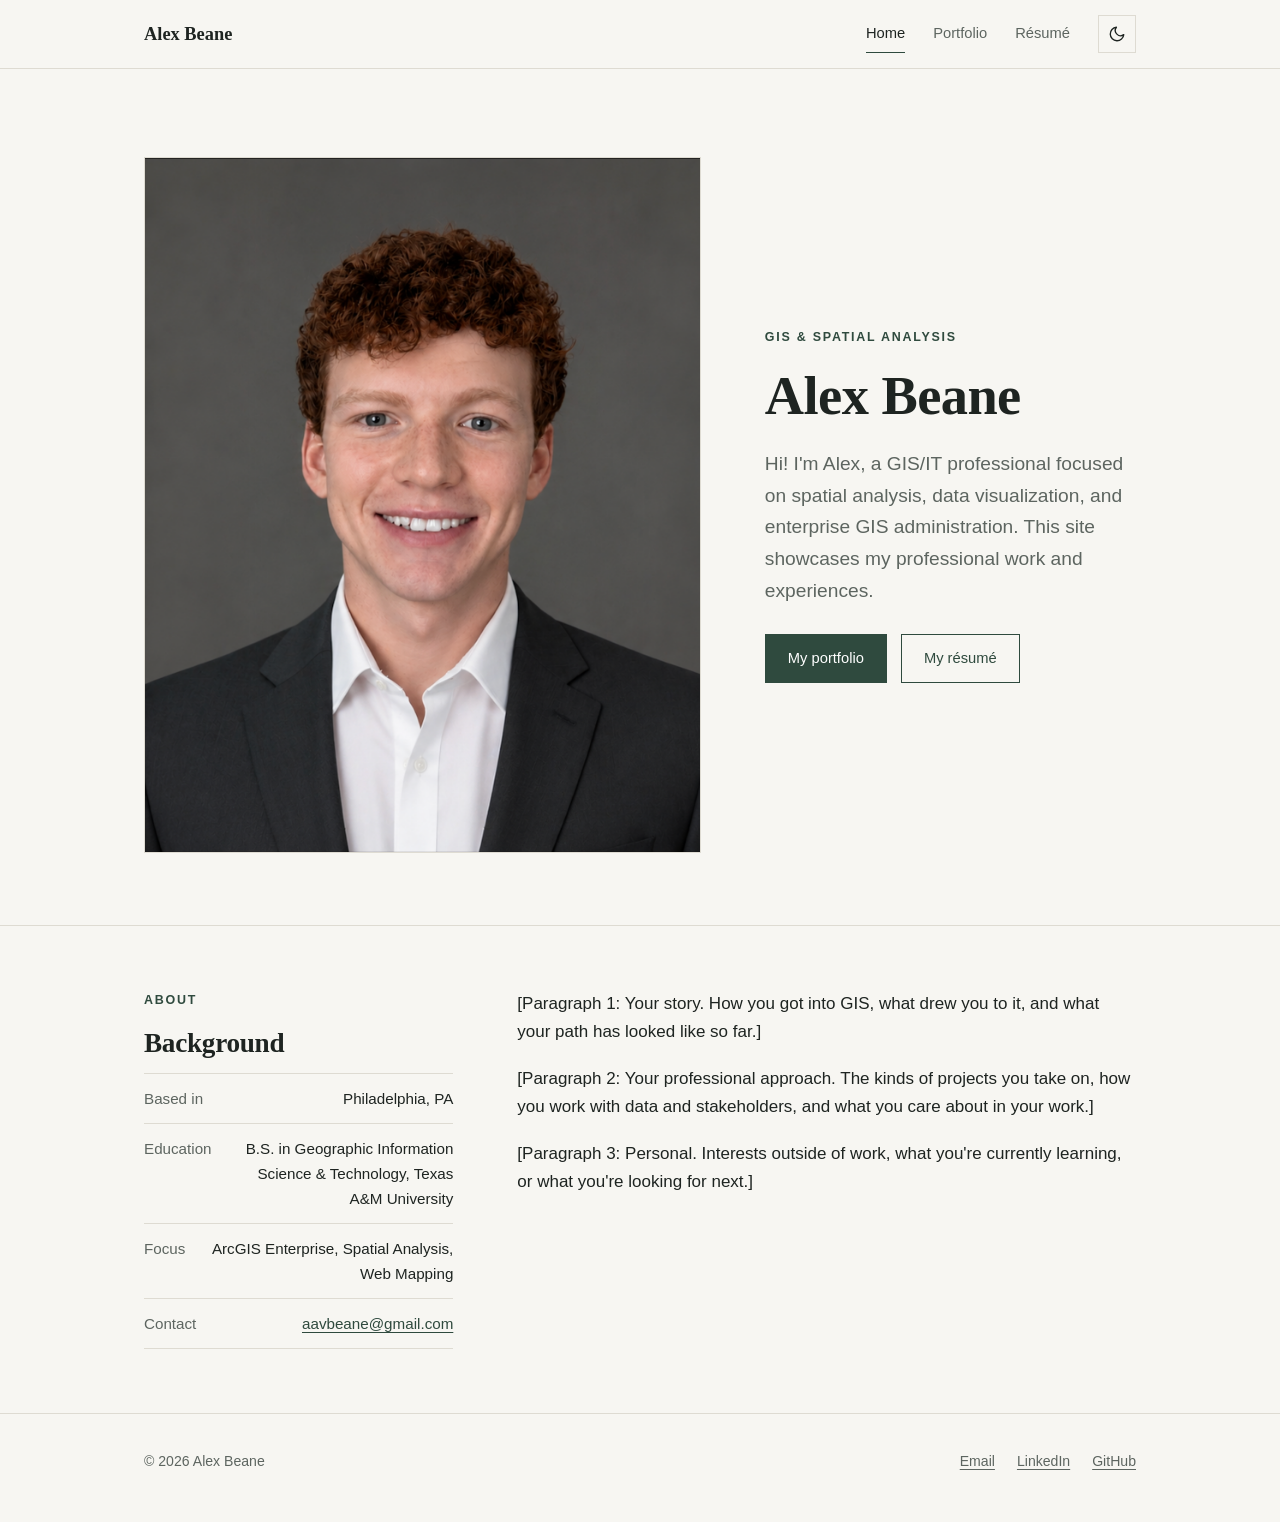
==== commit 3ade79a1: "home page updates" ====
--- a/index.html
+++ b/index.html
@@ -31,22 +31,21 @@
     <!-- Intro -->
     <div class="hero">
       <div class="wrap hero-grid">
+        <!-- Portrait -->
+        <div class="portrait">
+          <img src="images/portrait.png" alt="Portrait of Alex Beane">
+        </div>
         <div>
           <p class="eyebrow">GIS &amp; Spatial Analysis</p>
-          <h1>Turning location data into clear answers.</h1>
+          <h1>Alex Beane</h1>
           <p class="lede">
-            Hi, I'm Alex Beane, a GIS professional focused on spatial analysis,
-            cartography, and data-driven decision making. [Replace with one or two
-            sentences about what you do and the kinds of problems you enjoy solving.]
+            Hi! I'm Alex, a GIS/IT professional focused on spatial analysis, data visualization, and
+            enterprise GIS administration. This site showcases my professional work and experiences.
           </p>
           <div class="actions">
             <a class="btn" href="portfolio.html">My portfolio</a>
             <a class="btn ghost" href="resume.html">My résumé</a>
           </div>
-        </div>
-        <!-- Replace with your photo: save it as images/portrait.png -->
-        <div class="portrait">
-          <img src="images/portrait.png" alt="Portrait of Alex Beane">
         </div>
       </div>
     </div>
@@ -81,46 +80,6 @@
       </div>
     </section>
 
-    <!-- Skills -->
-    <section id="skills">
-      <div class="wrap">
-        <div class="section-head">
-          <p class="eyebrow">Toolkit</p>
-          <h2>Skills &amp; tools</h2>
-        </div>
-        <div class="skills-grid">
-          <div>
-            <h3>Software</h3>
-            <ul class="tags">
-              <li>ArcGIS Pro</li>
-              <li>QGIS</li>
-              <li>ArcGIS Online</li>
-              <li>Google Earth Engine</li>
-            </ul>
-          </div>
-          <div>
-            <h3>Analysis &amp; data</h3>
-            <ul class="tags">
-              <li>Spatial analysis</li>
-              <li>Remote sensing</li>
-              <li>Geodatabases</li>
-              <li>Cartography</li>
-            </ul>
-          </div>
-          <div>
-            <h3>Programming</h3>
-            <ul class="tags">
-              <li>Python</li>
-              <li>SQL</li>
-              <li>R</li>
-              <li>JavaScript</li>
-            </ul>
-          </div>
-        </div>
-      </div>
-    </section>
-  </main>
-
   <footer class="site-footer">
     <div class="wrap">
       <span>&copy; 2026 Alex Beane</span>
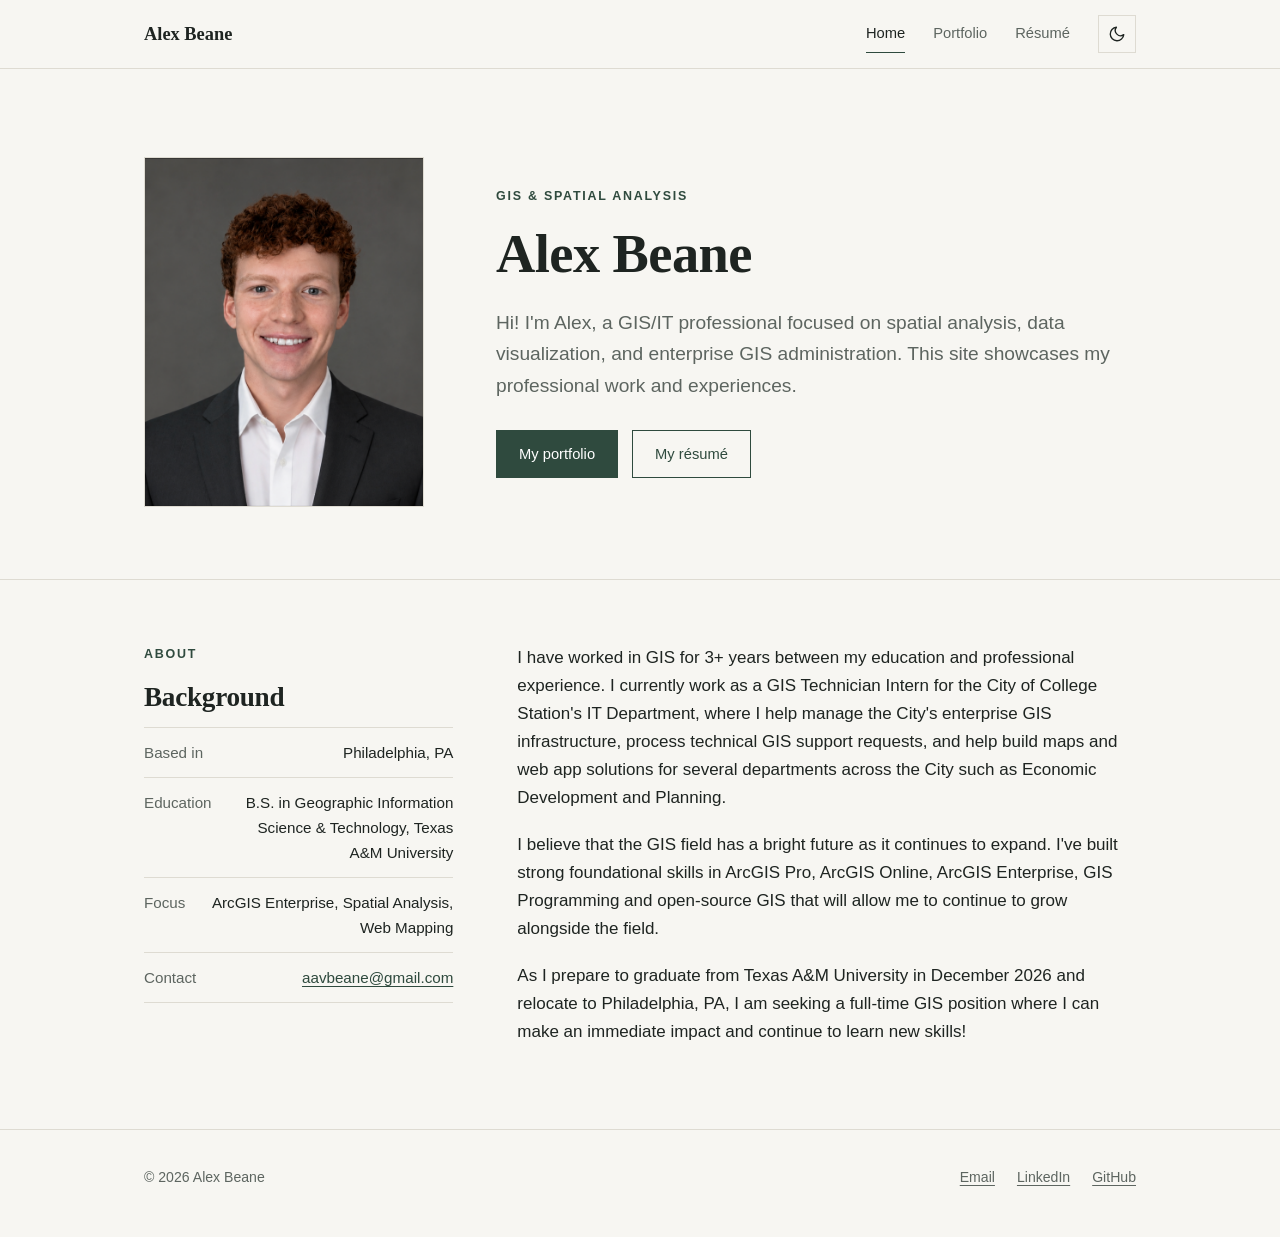
==== commit 75478ecf: "completed home page" ====
--- a/index.html
+++ b/index.html
@@ -65,16 +65,13 @@
         </div>
         <div>
           <p>
-            [Paragraph 1: Your story. How you got into GIS, what drew you to it,
-            and what your path has looked like so far.]
+            I have worked in GIS for 3+ years between my education and professional experience. I currently work as a GIS Technician Intern for the City of College Station's IT Department, where I help manage the City's enterprise GIS infrastructure, process technical GIS support requests, and help build maps and web app solutions for several departments across the City such as Economic Development and Planning.
           </p>
           <p>
-            [Paragraph 2: Your professional approach. The kinds of projects you take on,
-            how you work with data and stakeholders, and what you care about in your work.]
+            I believe that the GIS field has a bright future as it continues to expand. I've built strong foundational skills in ArcGIS Pro, ArcGIS Online, ArcGIS Enterprise, GIS Programming and open-source GIS that will allow me to continue to grow alongside the field.
           </p>
           <p>
-            [Paragraph 3: Personal. Interests outside of work, what you're currently learning,
-            or what you're looking for next.]
+            As I prepare to graduate from Texas A&M University in December 2026 and relocate to Philadelphia, PA, I am seeking a full-time GIS position where I can make an immediate impact and continue to learn new skills!
           </p>
         </div>
       </div>
--- a/style.css
+++ b/style.css
@@ -163,8 +163,10 @@
 .hero { padding: 88px 0 72px; }
 .hero-grid {
   display: grid;
-  grid-template-columns: 1.5fr 1fr;
-  gap: 64px;
+  /* Portrait column is a fixed, modest width; the text gets the rest.
+     To make the photo larger/smaller, change the 280px below. */
+  grid-template-columns: minmax(200px, 280px) 1fr;
+  gap: 72px;
   align-items: center;
 }
 .hero h1 { margin-bottom: 0.35em; }
@@ -406,7 +408,433 @@
     grid-template-columns: 1fr;
     gap: 36px;
   }
-  .portrait { max-width: 320px; }
+  .portrait { max-width: 240px; }
+  .panel-body { grid-template-columns: 1fr; gap: 26px; }
+  .thumb { min-height: 200px; }
+  .skills-grid { grid-template-columns: 1fr; gap: 28px; }
+  .pdf-frame { height: 720px; }
+}
+@media (max-width: 520px) {
+  body { font-size: 16px; }
+  .site-header .wrap { gap: 4px 12px; padding-top: 8px; padding-bottom: 8px; }
+  .header-actions { gap: 14px; }
+  .nav { gap: 14px; }
+  .nav a { font-size: 0.88rem; }
+  .theme-toggle { width: 34px; height: 34px; }
+  .panel summary { padding: 18px 18px; }
+  .panel-body { padding: 22px 18px 24px; }
+  .detail-list div { grid-template-columns: 1fr; gap: 2px; }
+}/* ==========================================================
+   GIS Portfolio — shared stylesheet
+   Palette: warm paper, charcoal ink, deep forest accent
+   Light is the default; dark applies when <html data-theme="dark">
+   (set by theme.js from the visitor's saved choice)
+   ========================================================== */
+
+:root {
+  color-scheme: light;
+  --bg: #f7f6f2;
+  --surface: #ffffff;
+  --ink: #1e2421;
+  --muted: #5d6560;
+  --rule: #dedbd2;
+  --accent: #2f4a3e;
+  --accent-soft: #e6ebe7;
+  --on-accent: #ffffff;
+  --tag-border: #d3dcd6;
+  --contour-1: rgba(47, 74, 62, 0.10);
+  --contour-2: rgba(47, 74, 62, 0.08);
+  --max: 1040px;
+  --serif: "Iowan Old Style", "Palatino Linotype", Palatino, Georgia, serif;
+  --sans: -apple-system, BlinkMacSystemFont, "Segoe UI", Roboto, "Helvetica Neue", Arial, sans-serif;
+}
+
+:root[data-theme="dark"] {
+  color-scheme: dark;
+  --bg: #141915;
+  --surface: #1b211d;
+  --ink: #e9eae4;
+  --muted: #a3aba5;
+  --rule: #2d3631;
+  --accent: #8fb9a3;
+  --accent-soft: #212d26;
+  --on-accent: #101712;
+  --tag-border: #33463b;
+  --contour-1: rgba(143, 185, 163, 0.12);
+  --contour-2: rgba(143, 185, 163, 0.09);
+}
+
+*, *::before, *::after { box-sizing: border-box; }
+
+html { scroll-behavior: smooth; }
+
+body {
+  margin: 0;
+  background: var(--bg);
+  color: var(--ink);
+  font-family: var(--sans);
+  font-size: 17px;
+  line-height: 1.65;
+  -webkit-font-smoothing: antialiased;
+}
+
+img { max-width: 100%; display: block; }
+
+a {
+  color: var(--accent);
+  text-decoration-thickness: 1px;
+  text-underline-offset: 3px;
+}
+a:hover { color: var(--ink); }
+
+:focus-visible {
+  outline: 2px solid var(--accent);
+  outline-offset: 3px;
+}
+
+h1, h2, h3 {
+  font-family: var(--serif);
+  font-weight: 600;
+  line-height: 1.2;
+  letter-spacing: -0.01em;
+  margin: 0 0 0.5em;
+}
+h1 { font-size: clamp(2.3rem, 5vw, 3.4rem); }
+h2 { font-size: 1.7rem; }
+h3 { font-size: 1.2rem; }
+p  { margin: 0 0 1.1em; }
+
+.wrap {
+  max-width: var(--max);
+  margin: 0 auto;
+  padding: 0 24px;
+}
+
+.eyebrow {
+  font-family: var(--sans);
+  font-size: 0.78rem;
+  font-weight: 600;
+  letter-spacing: 0.14em;
+  text-transform: uppercase;
+  color: var(--accent);
+  margin-bottom: 1rem;
+}
+
+/* ---------- Header / nav ---------- */
+.site-header {
+  border-bottom: 1px solid var(--rule);
+  background: var(--bg);
+  position: sticky;
+  top: 0;
+  z-index: 10;
+}
+.site-header .wrap {
+  display: flex;
+  align-items: center;
+  justify-content: space-between;
+  flex-wrap: wrap;
+  min-height: 68px;
+  gap: 8px 24px;
+}
+.brand {
+  font-family: var(--serif);
+  font-size: 1.15rem;
+  font-weight: 600;
+  color: var(--ink);
+  text-decoration: none;
+}
+.header-actions { display: flex; align-items: center; gap: 28px; }
+.nav { display: flex; gap: 28px; }
+.nav a {
+  font-size: 0.92rem;
+  color: var(--muted);
+  text-decoration: none;
+  padding: 6px 0;
+  border-bottom: 1px solid transparent;
+}
+.nav a:hover { color: var(--ink); }
+.nav a[aria-current="page"] {
+  color: var(--ink);
+  border-bottom-color: var(--accent);
+}
+
+/* Theme toggle (sun / moon) */
+.theme-toggle {
+  display: grid;
+  place-items: center;
+  width: 38px;
+  height: 38px;
+  padding: 0;
+  background: transparent;
+  color: var(--ink);
+  border: 1px solid var(--rule);
+  cursor: pointer;
+  transition: border-color 0.15s, color 0.15s;
+}
+.theme-toggle:hover { border-color: var(--accent); color: var(--accent); }
+.theme-toggle svg {
+  width: 18px;
+  height: 18px;
+  fill: none;
+  stroke: currentColor;
+  stroke-width: 1.8;
+  stroke-linecap: round;
+  stroke-linejoin: round;
+}
+.theme-toggle .icon-sun { display: none; }
+:root[data-theme="dark"] .theme-toggle .icon-sun { display: block; }
+:root[data-theme="dark"] .theme-toggle .icon-moon { display: none; }
+
+/* ---------- Hero / intro ---------- */
+.hero { padding: 88px 0 72px; }
+.hero-grid {
+  display: grid;
+  /* Portrait column is a fixed, modest width; the text gets the rest.
+     To make the photo larger/smaller, change the 280px below. */
+  grid-template-columns: minmax(200px, 280px) 1fr;
+  gap: 72px;
+  align-items: center;
+}
+.hero h1 { margin-bottom: 0.35em; }
+.lede {
+  font-size: 1.2rem;
+  color: var(--muted);
+  max-width: 34em;
+}
+.portrait {
+  aspect-ratio: 4 / 5;
+  background: var(--accent-soft);
+  border: 1px solid var(--rule);
+  overflow: hidden;
+}
+.portrait img { width: 100%; height: 100%; object-fit: cover; }
+
+.actions { display: flex; flex-wrap: wrap; gap: 14px; margin-top: 28px; }
+.btn {
+  display: inline-block;
+  padding: 11px 22px;
+  font-size: 0.92rem;
+  font-weight: 500;
+  text-decoration: none;
+  border: 1px solid var(--accent);
+  background: var(--accent);
+  color: var(--on-accent);
+  transition: background 0.15s, color 0.15s;
+}
+.btn:hover { background: var(--ink); border-color: var(--ink); color: var(--bg); }
+.btn.ghost { background: transparent; color: var(--accent); }
+.btn.ghost:hover { background: var(--accent); color: var(--on-accent); border-color: var(--accent); }
+
+/* ---------- Sections ---------- */
+section { padding: 64px 0; border-top: 1px solid var(--rule); }
+.section-head { margin-bottom: 36px; }
+.two-col {
+  display: grid;
+  grid-template-columns: 1fr 2fr;
+  gap: 64px;
+}
+
+.facts { list-style: none; margin: 0; padding: 0; }
+.facts li {
+  display: flex;
+  justify-content: space-between;
+  gap: 16px;
+  padding: 12px 0;
+  border-bottom: 1px solid var(--rule);
+  font-size: 0.95rem;
+}
+.facts li:first-child { border-top: 1px solid var(--rule); }
+.facts span:first-child { color: var(--muted); }
+.facts span:last-child { text-align: right; }
+
+.tags { list-style: none; margin: 0; padding: 0; display: flex; flex-wrap: wrap; gap: 8px; }
+.tags li {
+  font-size: 0.84rem;
+  padding: 5px 12px;
+  background: var(--accent-soft);
+  color: var(--accent);
+  border: 1px solid var(--tag-border);
+}
+
+.skills-grid {
+  display: grid;
+  grid-template-columns: repeat(3, 1fr);
+  gap: 40px;
+}
+.skills-grid h3 { font-size: 1.05rem; margin-bottom: 0.8em; }
+
+/* ---------- Portfolio: categories + expandable panels ---------- */
+.page-title { padding: 72px 0 32px; }
+.page-title .lede { margin-bottom: 0; }
+
+.portfolio-tools {
+  display: flex;
+  justify-content: space-between;
+  align-items: center;
+  flex-wrap: wrap;
+  gap: 16px;
+  padding-bottom: 36px;
+}
+.jump-links { list-style: none; margin: 0; padding: 0; display: flex; flex-wrap: wrap; gap: 8px; }
+.jump-links a {
+  display: inline-block;
+  font-size: 0.86rem;
+  padding: 6px 14px;
+  color: var(--ink);
+  text-decoration: none;
+  border: 1px solid var(--rule);
+  background: var(--surface);
+  transition: border-color 0.15s, color 0.15s;
+}
+.jump-links a:hover { border-color: var(--accent); color: var(--accent); }
+
+.text-btn {
+  font: inherit;
+  font-size: 0.88rem;
+  font-weight: 500;
+  color: var(--accent);
+  background: none;
+  border: 0;
+  padding: 4px 0;
+  cursor: pointer;
+  text-decoration: underline;
+  text-decoration-thickness: 1px;
+  text-underline-offset: 3px;
+}
+.text-btn:hover { color: var(--ink); }
+
+.category { padding: 56px 0 8px; scroll-margin-top: 68px; }
+.category:last-of-type { padding-bottom: 80px; }
+.category-head { margin-bottom: 28px; max-width: 40em; }
+.category-head h2 { margin-bottom: 0.3em; }
+.category-head p { color: var(--muted); font-size: 1rem; margin: 0; }
+
+.panel-list { display: grid; gap: 14px; }
+
+.panel {
+  background: var(--surface);
+  border: 1px solid var(--rule);
+  scroll-margin-top: 88px;
+}
+.panel[open] { border-color: var(--accent); }
+
+.panel summary {
+  list-style: none;
+  cursor: pointer;
+  display: grid;
+  grid-template-columns: 1fr auto;
+  align-items: center;
+  gap: 20px;
+  padding: 22px 26px;
+}
+.panel summary::-webkit-details-marker { display: none; }
+.panel summary:hover h3 { color: var(--accent); }
+
+.panel-head h3 { margin: 0 0 4px; transition: color 0.15s; }
+.panel-meta {
+  font-size: 0.76rem;
+  letter-spacing: 0.1em;
+  text-transform: uppercase;
+  color: var(--muted);
+  margin: 0 0 8px;
+}
+.panel-summary { color: var(--muted); font-size: 0.95rem; margin: 0; max-width: 46em; }
+
+.chevron {
+  width: 10px;
+  height: 10px;
+  border-right: 2px solid var(--muted);
+  border-bottom: 2px solid var(--muted);
+  transform: rotate(45deg);
+  transition: transform 0.2s;
+  margin: 0 6px 4px 0;
+}
+.panel[open] .chevron { transform: rotate(-135deg); margin-bottom: -4px; }
+
+.panel-body {
+  display: grid;
+  grid-template-columns: 1.1fr 1fr;
+  gap: 36px;
+  padding: 28px 26px 30px;
+  border-top: 1px solid var(--rule);
+}
+.panel-body.no-media { grid-template-columns: 1fr; }
+
+.thumb {
+  min-height: 240px;
+  background-color: var(--accent-soft);
+  /* Subtle contour-line pattern shown until you add a real map image.
+     To use your own: add <img src="images/your-map.jpg" alt="..."> inside .thumb. */
+  background-image:
+    repeating-radial-gradient(circle at 30% 40%, transparent 0 18px, var(--contour-1) 18px 19px),
+    repeating-radial-gradient(circle at 75% 70%, transparent 0 26px, var(--contour-2) 26px 27px);
+  border: 1px solid var(--rule);
+  overflow: hidden;
+}
+.thumb img { width: 100%; height: 100%; object-fit: cover; }
+
+.panel-text p { color: var(--muted); font-size: 0.97rem; }
+.panel-text .tags { margin-top: 20px; }
+
+.detail-list { margin: 22px 0 0; display: grid; gap: 0; }
+.detail-list div {
+  display: grid;
+  grid-template-columns: 110px 1fr;
+  gap: 16px;
+  padding: 10px 0;
+  border-top: 1px solid var(--rule);
+  font-size: 0.93rem;
+}
+.detail-list div:last-child { border-bottom: 1px solid var(--rule); }
+.detail-list dt { color: var(--muted); }
+.detail-list dd { margin: 0; }
+
+.panel-links { display: flex; flex-wrap: wrap; gap: 12px; margin-top: 24px; }
+.panel-links .btn { padding: 9px 18px; font-size: 0.88rem; }
+
+/* ---------- Resume ---------- */
+.resume-bar {
+  display: flex;
+  justify-content: space-between;
+  align-items: center;
+  flex-wrap: wrap;
+  gap: 16px;
+  margin-bottom: 24px;
+}
+.pdf-frame {
+  width: 100%;
+  height: 1100px;
+  border: 1px solid var(--rule);
+  background: var(--surface);
+}
+.pdf-fallback { padding: 24px; }
+.resume-wrap { padding-bottom: 80px; }
+
+/* ---------- Footer ---------- */
+.site-footer {
+  border-top: 1px solid var(--rule);
+  padding: 36px 0 48px;
+  font-size: 0.88rem;
+  color: var(--muted);
+}
+.site-footer .wrap {
+  display: flex;
+  justify-content: space-between;
+  flex-wrap: wrap;
+  gap: 12px;
+}
+.site-footer a { color: var(--muted); }
+.site-footer a:hover { color: var(--ink); }
+.footer-links { display: flex; gap: 22px; }
+
+/* ---------- Responsive ---------- */
+@media (max-width: 860px) {
+  .hero { padding: 56px 0 48px; }
+  .hero-grid, .two-col {
+    grid-template-columns: 1fr;
+    gap: 36px;
+  }
+  .portrait { max-width: 240px; }
   .panel-body { grid-template-columns: 1fr; gap: 26px; }
   .thumb { min-height: 200px; }
   .skills-grid { grid-template-columns: 1fr; gap: 28px; }
